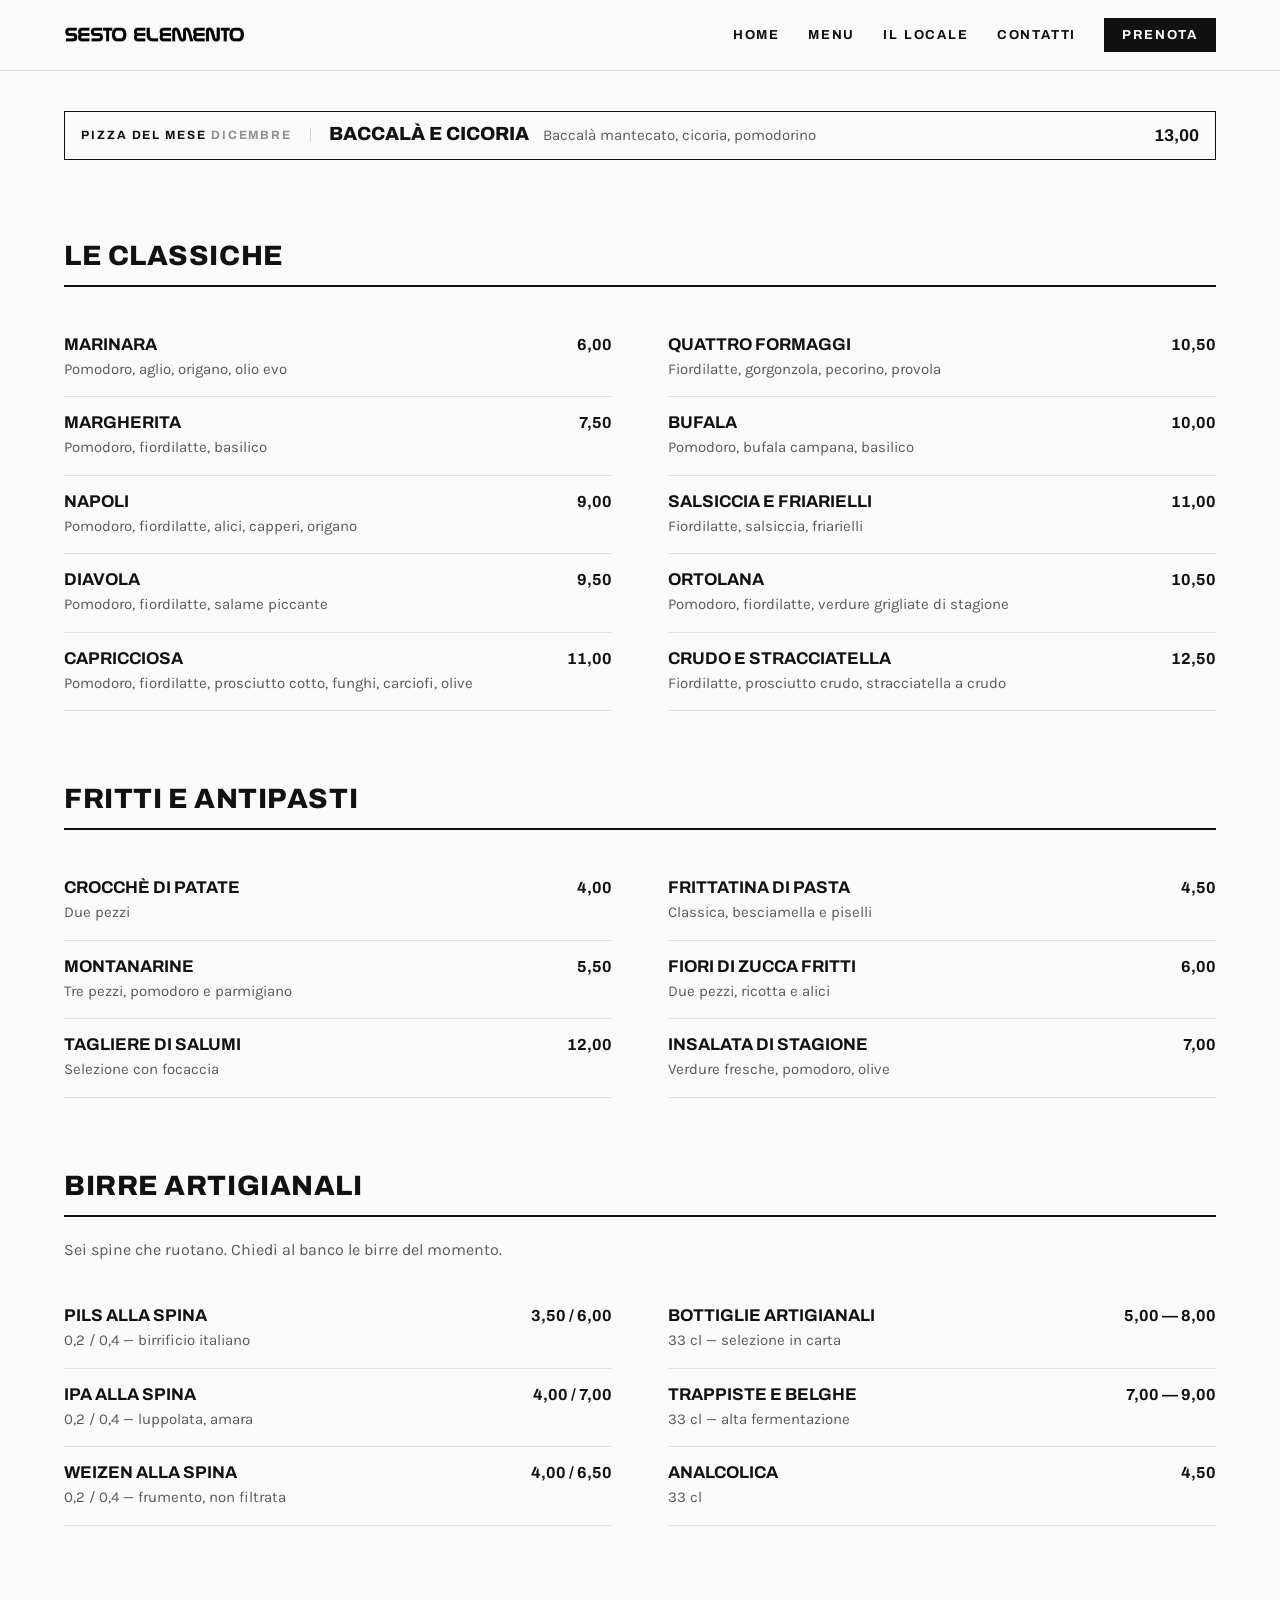
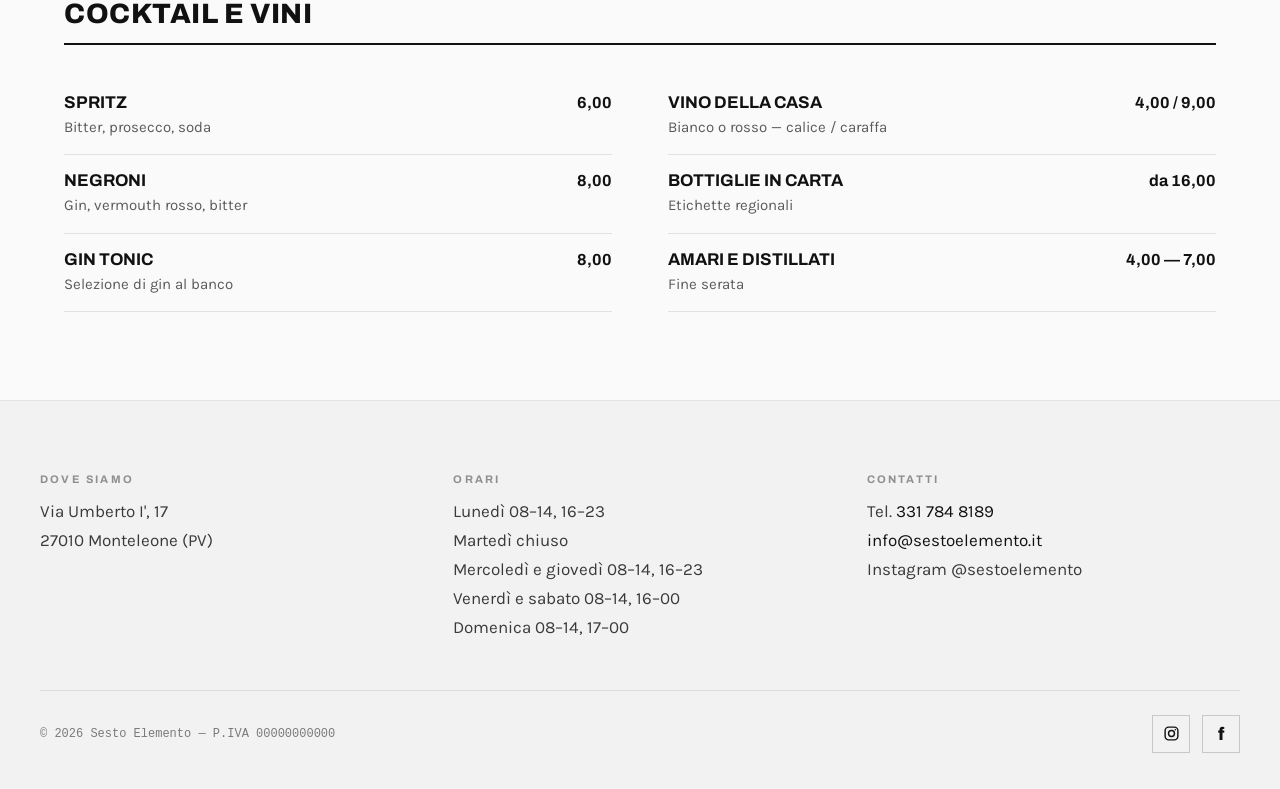
==== menu.html @ c3f458ec "feat: add Sesto Elemento pizzeria website from Claude Design" ====
<!DOCTYPE html>
<html lang="it">
<head>
  <meta charset="utf-8" />
  <meta name="viewport" content="width=device-width, initial-scale=1" />
  <title>Menu — Sesto Elemento</title>
  <meta name="description" content="Il menu di Sesto Elemento: pizze classiche dal forno a legna, fritti e antipasti, birre artigianali alla spina, cocktail e vini." />

  <link rel="preconnect" href="https://fonts.googleapis.com" />
  <link rel="preconnect" href="https://fonts.gstatic.com" crossorigin />
  <link href="https://fonts.googleapis.com/css2?family=Archivo:wght@500;700;800&family=Karla:wght@400;500;700&display=swap" rel="stylesheet" />
  <link rel="stylesheet" href="css/style.css" />
</head>
<body>

  <a class="skip-link" href="#contenuto">Vai al contenuto</a>

  <header class="site-header">
    <nav class="nav">
      <a class="nav-logo" href="index.html">
        <img src="assets/logo-sesto-elemento.png" alt="Sesto Elemento" />
      </a>

      <button class="nav-toggle" type="button" aria-expanded="false" aria-controls="nav-links" aria-label="Apri il menu di navigazione">
        <span></span>
      </button>

      <div class="nav-links" id="nav-links">
        <a href="index.html">Home</a>
        <a href="menu.html" aria-current="page">Menu</a>
        <a href="index.html#locale">Il locale</a>
        <a href="index.html#contatti">Contatti</a>
        <a class="btn btn-solid btn-sm"
           href="https://api.whatsapp.com/send/?phone=393317848189&amp;text&amp;type=phone_number&amp;app_absent=0"
           target="_blank" rel="noopener">Prenota</a>
      </div>
    </nav>
  </header>

  <main id="contenuto">

    <!-- Riempita da js/pizza-del-mese.js in base al mese corrente -->
    <section class="pdm" id="pizza-del-mese">
      <div class="pdm-box">
        <span class="pdm-label">Pizza del mese <span class="pdm-mese" data-pdm="mese"></span></span>
        <div class="pdm-body">
          <h2 class="pdm-name" data-pdm="nome"></h2>
          <p class="pdm-desc" data-pdm="desc"></p>
        </div>
        <span class="pdm-price" data-pdm="prezzo"></span>
      </div>
    </section>

    <section class="menu-section" id="pizze">
      <h2 class="section-title">Le classiche</h2>
      <div class="menu-columns">
        <div class="menu-col">
          <div class="menu-item">
            <div class="menu-item-body">
              <h3 class="menu-item-name">Marinara</h3>
              <p class="menu-item-desc">Pomodoro, aglio, origano, olio evo</p>
            </div>
            <span class="menu-item-price">6,00</span>
          </div>
          <div class="menu-item">
            <div class="menu-item-body">
              <h3 class="menu-item-name">Margherita</h3>
              <p class="menu-item-desc">Pomodoro, fiordilatte, basilico</p>
            </div>
            <span class="menu-item-price">7,50</span>
          </div>
          <div class="menu-item">
            <div class="menu-item-body">
              <h3 class="menu-item-name">Napoli</h3>
              <p class="menu-item-desc">Pomodoro, fiordilatte, alici, capperi, origano</p>
            </div>
            <span class="menu-item-price">9,00</span>
          </div>
          <div class="menu-item">
            <div class="menu-item-body">
              <h3 class="menu-item-name">Diavola</h3>
              <p class="menu-item-desc">Pomodoro, fiordilatte, salame piccante</p>
            </div>
            <span class="menu-item-price">9,50</span>
          </div>
          <div class="menu-item">
            <div class="menu-item-body">
              <h3 class="menu-item-name">Capricciosa</h3>
              <p class="menu-item-desc">Pomodoro, fiordilatte, prosciutto cotto, funghi, carciofi, olive</p>
            </div>
            <span class="menu-item-price">11,00</span>
          </div>
        </div>
        <div class="menu-col">
          <div class="menu-item">
            <div class="menu-item-body">
              <h3 class="menu-item-name">Quattro formaggi</h3>
              <p class="menu-item-desc">Fiordilatte, gorgonzola, pecorino, provola</p>
            </div>
            <span class="menu-item-price">10,50</span>
          </div>
          <div class="menu-item">
            <div class="menu-item-body">
              <h3 class="menu-item-name">Bufala</h3>
              <p class="menu-item-desc">Pomodoro, bufala campana, basilico</p>
            </div>
            <span class="menu-item-price">10,00</span>
          </div>
          <div class="menu-item">
            <div class="menu-item-body">
              <h3 class="menu-item-name">Salsiccia e friarielli</h3>
              <p class="menu-item-desc">Fiordilatte, salsiccia, friarielli</p>
            </div>
            <span class="menu-item-price">11,00</span>
          </div>
          <div class="menu-item">
            <div class="menu-item-body">
              <h3 class="menu-item-name">Ortolana</h3>
              <p class="menu-item-desc">Pomodoro, fiordilatte, verdure grigliate di stagione</p>
            </div>
            <span class="menu-item-price">10,50</span>
          </div>
          <div class="menu-item">
            <div class="menu-item-body">
              <h3 class="menu-item-name">Crudo e stracciatella</h3>
              <p class="menu-item-desc">Fiordilatte, prosciutto crudo, stracciatella a crudo</p>
            </div>
            <span class="menu-item-price">12,50</span>
          </div>
        </div>
      </div>
    </section>

    <section class="menu-section">
      <h2 class="section-title">Fritti e antipasti</h2>
      <div class="menu-columns">
        <div class="menu-col">
          <div class="menu-item">
            <div class="menu-item-body">
              <h3 class="menu-item-name">Crocchè di patate</h3>
              <p class="menu-item-desc">Due pezzi</p>
            </div>
            <span class="menu-item-price">4,00</span>
          </div>
          <div class="menu-item">
            <div class="menu-item-body">
              <h3 class="menu-item-name">Montanarine</h3>
              <p class="menu-item-desc">Tre pezzi, pomodoro e parmigiano</p>
            </div>
            <span class="menu-item-price">5,50</span>
          </div>
          <div class="menu-item">
            <div class="menu-item-body">
              <h3 class="menu-item-name">Tagliere di salumi</h3>
              <p class="menu-item-desc">Selezione con focaccia</p>
            </div>
            <span class="menu-item-price">12,00</span>
          </div>
        </div>
        <div class="menu-col">
          <div class="menu-item">
            <div class="menu-item-body">
              <h3 class="menu-item-name">Frittatina di pasta</h3>
              <p class="menu-item-desc">Classica, besciamella e piselli</p>
            </div>
            <span class="menu-item-price">4,50</span>
          </div>
          <div class="menu-item">
            <div class="menu-item-body">
              <h3 class="menu-item-name">Fiori di zucca fritti</h3>
              <p class="menu-item-desc">Due pezzi, ricotta e alici</p>
            </div>
            <span class="menu-item-price">6,00</span>
          </div>
          <div class="menu-item">
            <div class="menu-item-body">
              <h3 class="menu-item-name">Insalata di stagione</h3>
              <p class="menu-item-desc">Verdure fresche, pomodoro, olive</p>
            </div>
            <span class="menu-item-price">7,00</span>
          </div>
        </div>
      </div>
    </section>

    <section class="menu-section" id="bere">
      <h2 class="section-title">Birre artigianali</h2>
      <p class="section-note">Sei spine che ruotano. Chiedi al banco le birre del momento.</p>
      <div class="menu-columns">
        <div class="menu-col">
          <div class="menu-item">
            <div class="menu-item-body">
              <h3 class="menu-item-name">Pils alla spina</h3>
              <p class="menu-item-desc">0,2 / 0,4 — birrificio italiano</p>
            </div>
            <span class="menu-item-price">3,50 / 6,00</span>
          </div>
          <div class="menu-item">
            <div class="menu-item-body">
              <h3 class="menu-item-name">IPA alla spina</h3>
              <p class="menu-item-desc">0,2 / 0,4 — luppolata, amara</p>
            </div>
            <span class="menu-item-price">4,00 / 7,00</span>
          </div>
          <div class="menu-item">
            <div class="menu-item-body">
              <h3 class="menu-item-name">Weizen alla spina</h3>
              <p class="menu-item-desc">0,2 / 0,4 — frumento, non filtrata</p>
            </div>
            <span class="menu-item-price">4,00 / 6,50</span>
          </div>
        </div>
        <div class="menu-col">
          <div class="menu-item">
            <div class="menu-item-body">
              <h3 class="menu-item-name">Bottiglie artigianali</h3>
              <p class="menu-item-desc">33 cl — selezione in carta</p>
            </div>
            <span class="menu-item-price">5,00 — 8,00</span>
          </div>
          <div class="menu-item">
            <div class="menu-item-body">
              <h3 class="menu-item-name">Trappiste e belghe</h3>
              <p class="menu-item-desc">33 cl — alta fermentazione</p>
            </div>
            <span class="menu-item-price">7,00 — 9,00</span>
          </div>
          <div class="menu-item">
            <div class="menu-item-body">
              <h3 class="menu-item-name">Analcolica</h3>
              <p class="menu-item-desc">33 cl</p>
            </div>
            <span class="menu-item-price">4,50</span>
          </div>
        </div>
      </div>
    </section>

    <section class="menu-section">
      <h2 class="section-title">Cocktail e vini</h2>
      <div class="menu-columns">
        <div class="menu-col">
          <div class="menu-item">
            <div class="menu-item-body">
              <h3 class="menu-item-name">Spritz</h3>
              <p class="menu-item-desc">Bitter, prosecco, soda</p>
            </div>
            <span class="menu-item-price">6,00</span>
          </div>
          <div class="menu-item">
            <div class="menu-item-body">
              <h3 class="menu-item-name">Negroni</h3>
              <p class="menu-item-desc">Gin, vermouth rosso, bitter</p>
            </div>
            <span class="menu-item-price">8,00</span>
          </div>
          <div class="menu-item">
            <div class="menu-item-body">
              <h3 class="menu-item-name">Gin tonic</h3>
              <p class="menu-item-desc">Selezione di gin al banco</p>
            </div>
            <span class="menu-item-price">8,00</span>
          </div>
        </div>
        <div class="menu-col">
          <div class="menu-item">
            <div class="menu-item-body">
              <h3 class="menu-item-name">Vino della casa</h3>
              <p class="menu-item-desc">Bianco o rosso — calice / caraffa</p>
            </div>
            <span class="menu-item-price">4,00 / 9,00</span>
          </div>
          <div class="menu-item">
            <div class="menu-item-body">
              <h3 class="menu-item-name">Bottiglie in carta</h3>
              <p class="menu-item-desc">Etichette regionali</p>
            </div>
            <span class="menu-item-price">da 16,00</span>
          </div>
          <div class="menu-item">
            <div class="menu-item-body">
              <h3 class="menu-item-name">Amari e distillati</h3>
              <p class="menu-item-desc">Fine serata</p>
            </div>
            <span class="menu-item-price">4,00 — 7,00</span>
          </div>
        </div>
      </div>
    </section>

  </main>

  <footer class="site-footer" id="contatti">
    <div class="footer-inner">
      <div class="footer-grid">
        <div class="footer-col">
          <span class="footer-label">Dove siamo</span>
          <p class="footer-text">Via Umberto I', 17<br />27010 Monteleone (PV)</p>
        </div>
        <div class="footer-col">
          <span class="footer-label">Orari</span>
          <p class="footer-text">Lunedì 08–14, 16–23<br />Martedì chiuso<br />Mercoledì e giovedì 08–14, 16–23<br />Venerdì e sabato 08–14, 16–00<br />Domenica 08–14, 17–00</p>
        </div>
        <div class="footer-col">
          <span class="footer-label">Contatti</span>
          <p class="footer-text">Tel. <a href="tel:+393317848189">331 784 8189</a><br /><a href="mailto:info@sestoelemento.it">info@sestoelemento.it</a><br />Instagram @sestoelemento</p>
        </div>
      </div>

      <div class="footer-bottom">
        <span class="footer-legal">© 2026 Sesto Elemento — P.IVA 00000000000</span>
        <div class="socials">
          <a class="social" href="https://www.instagram.com/" target="_blank" rel="noopener" aria-label="Instagram">
            <svg width="17" height="17" viewBox="0 0 24 24" fill="none" stroke="#111111" stroke-width="2" aria-hidden="true">
              <rect x="3" y="3" width="18" height="18" rx="5"></rect>
              <circle cx="12" cy="12" r="4.2"></circle>
              <circle cx="17.4" cy="6.6" r="1.1" fill="#111111" stroke="none"></circle>
            </svg>
          </a>
          <a class="social social-f" href="https://www.facebook.com/" target="_blank" rel="noopener" aria-label="Facebook">f</a>
        </div>
      </div>
    </div>
  </footer>

  <script src="js/nav.js"></script>
  <script src="js/pizza-del-mese.js"></script>
</body>
</html>
---- css/style.css ----
/* ==========================================================================
   Sesto Elemento — Pizzeria & Bar
   Design tokens + componenti. Valori derivati 1:1 dal design Claude Design.
   ========================================================================== */

:root {
  /* Colori */
  --bg:          #fafafa;
  --bg-alt:      #f2f2f2;
  --ink:         #111111;
  --ink-hover:   #333333;
  --ink-soft:    #3a3a3a;
  --ink-muted:   #5a5a5a;
  --ink-faint:   #7a7a7a;
  --ink-label:   #8f8f8f;
  --ink-num:     #9a9a9a;
  --line:        #e2e2e2;
  --line-soft:   #dcdcdc;
  --line-pdm:    #d4d4d4;
  --line-icon:   #c8c8c8;

  /* Tipografia */
  --font-display: Archivo, Helvetica, sans-serif;
  --font-body:    Karla, Helvetica, Arial, sans-serif;
  --font-mono:    ui-monospace, Menlo, monospace;

  /* Layout */
  --wrap:    1200px;
  --gutter:  24px;

  /* Texture dei placeholder foto */
  --hatch: repeating-linear-gradient(135deg, #ededed 0 10px, #f6f6f6 10px 20px);
}

/* --------------------------------------------------------------- Base --- */

* { box-sizing: border-box; }

body {
  margin: 0;
  background: var(--bg);
  color: var(--ink);
  font-family: var(--font-body);
  -webkit-font-smoothing: antialiased;
}

a { color: var(--ink); text-decoration: none; }
a:hover { color: #6b6b6b; }

img { max-width: 100%; }

/* Riquadro di ancoraggio per gli #id sotto l'header sticky */
[id] { scroll-margin-top: 88px; }

.wrap {
  max-width: var(--wrap);
  margin: 0 auto;
  padding-left: var(--gutter);
  padding-right: var(--gutter);
}

/* Etichetta "salta al contenuto" per tastiera / screen reader */
.skip-link {
  position: absolute;
  left: -9999px;
  top: 0;
  background: var(--ink);
  color: var(--bg);
  padding: 12px 18px;
  font-family: var(--font-display);
  font-size: 13px;
  font-weight: 700;
  letter-spacing: 0.14em;
  text-transform: uppercase;
  z-index: 60;
}
.skip-link:focus { left: 0; color: var(--bg); }

/* ------------------------------------------------------------- Header --- */

.site-header {
  position: sticky;
  top: 0;
  z-index: 20;
  background: rgba(250, 250, 250, 0.94);
  backdrop-filter: blur(8px);
  -webkit-backdrop-filter: blur(8px);
  border-bottom: 1px solid var(--line);
}

.nav {
  max-width: var(--wrap);
  margin: 0 auto;
  padding: 18px var(--gutter);
  display: flex;
  align-items: center;
  justify-content: space-between;
  gap: 24px;
}

.nav-logo { display: flex; align-items: center; }

.nav-logo img {
  height: 22px;
  width: auto;
  display: block;
  mix-blend-mode: multiply;
}

.nav-links {
  display: flex;
  align-items: center;
  gap: 28px;
  font-family: var(--font-display);
  font-size: 13px;
  font-weight: 700;
  letter-spacing: 0.14em;
  text-transform: uppercase;
}

/* La voce della pagina corrente resta nera come nel design: l'attributo
   aria-current la segnala comunque agli screen reader. */

/* Hamburger: nascosto da desktop, mostrato sotto i 860px */
.nav-toggle {
  display: none;
  align-items: center;
  justify-content: center;
  width: 42px;
  height: 42px;
  padding: 0;
  background: none;
  border: 1px solid var(--line-icon);
  color: var(--ink);
  cursor: pointer;
}
.nav-toggle:hover { border-color: var(--ink); }
.nav-toggle span {
  display: block;
  width: 18px;
  height: 1.5px;
  background: var(--ink);
  position: relative;
  transition: background 0.15s ease;
}
.nav-toggle span::before,
.nav-toggle span::after {
  content: "";
  position: absolute;
  left: 0;
  width: 18px;
  height: 1.5px;
  background: var(--ink);
  transition: transform 0.18s ease;
}
.nav-toggle span::before { top: -6px; }
.nav-toggle span::after  { top: 6px; }

.nav-toggle[aria-expanded="true"] span { background: transparent; }
.nav-toggle[aria-expanded="true"] span::before { transform: translateY(6px) rotate(45deg); }
.nav-toggle[aria-expanded="true"] span::after  { transform: translateY(-6px) rotate(-45deg); }

/* -------------------------------------------------------------- Bottoni --- */

.btn {
  display: inline-block;
  font-family: var(--font-display);
  font-size: 13px;
  font-weight: 700;
  letter-spacing: 0.14em;
  text-transform: uppercase;
  padding: 16px 30px;
  transition: background 0.15s ease, color 0.15s ease;
}

.btn-solid { background: var(--ink); color: var(--bg); }
.btn-solid:hover { background: var(--ink-hover); color: var(--bg); }

.btn-outline { color: var(--ink); border: 1px solid var(--ink); }
.btn-outline:hover { background: var(--ink); color: var(--bg); }

/* Variante compatta usata nell'header */
.btn-sm { padding: 10px 18px; }

/* ---------------------------------------------------------------- Hero --- */

.hero {
  max-width: var(--wrap);
  margin: 0 auto;
  padding: 40px var(--gutter) 72px;
  display: flex;
  flex-direction: column;
  gap: 28px;
}

.hero-title {
  margin: 0;
  max-width: 940px;
  font-family: var(--font-display);
  font-size: 68px;
  line-height: 1.02;
  font-weight: 800;
  letter-spacing: 0.005em;
  text-transform: uppercase;
  text-wrap: balance;
}

.hero-lead {
  margin: 0;
  max-width: 600px;
  font-size: 19px;
  line-height: 1.65;
  color: var(--ink-soft);
  text-wrap: pretty;
}

.hero-actions { display: flex; flex-wrap: wrap; gap: 14px; }

/* -------------------------------------------------- Placeholder immagini --- */

.media-band {
  max-width: var(--wrap);
  margin: 0 auto;
  padding: 0 var(--gutter);
}

.placeholder {
  background: var(--hatch);
  display: flex;
  align-items: flex-end;
  padding: 24px;
}

.placeholder-wide { aspect-ratio: 21 / 9; }

.placeholder-tall {
  aspect-ratio: 4 / 5;
  padding: 20px;
}

.placeholder-label {
  font-family: var(--font-mono);
  font-size: 12px;
  color: var(--ink-faint);
}

/* Quando sostituisci un placeholder con una foto vera:
   <img class="photo photo-wide" src="assets/sala.jpg" alt="..."> */
.photo { display: block; width: 100%; height: 100%; object-fit: cover; }
.photo-wide { aspect-ratio: 21 / 9; }
.photo-tall { aspect-ratio: 4 / 5; }

/* ------------------------------------------------------------ Il locale --- */

.features {
  max-width: var(--wrap);
  margin: 0 auto;
  padding: 88px var(--gutter);
}

.features-grid {
  display: grid;
  grid-template-columns: repeat(auto-fit, minmax(240px, 1fr));
  gap: 48px;
}

.feature { display: flex; flex-direction: column; gap: 14px; }

.feature-num {
  font-family: var(--font-display);
  font-size: 12px;
  font-weight: 700;
  letter-spacing: 0.2em;
  color: var(--ink-num);
}

.feature-title {
  margin: 0;
  font-family: var(--font-display);
  font-size: 26px;
  font-weight: 800;
  letter-spacing: 0.02em;
  text-transform: uppercase;
}

.feature-text {
  margin: 0;
  font-size: 17px;
  line-height: 1.65;
  color: var(--ink-soft);
  text-wrap: pretty;
}

/* ------------------------------------------------------------- Gallery --- */

.gallery {
  max-width: var(--wrap);
  margin: 0 auto;
  padding: 0 var(--gutter) 88px;
}

.gallery-grid {
  display: grid;
  grid-template-columns: repeat(auto-fit, minmax(260px, 1fr));
  gap: 20px;
}

/* ================================================================ MENU === */

/* ------------------------------------------------------ Pizza del mese --- */

.pdm {
  max-width: var(--wrap);
  margin: 0 auto;
  padding: 40px var(--gutter) 0;
}

.pdm-box {
  border: 1px solid var(--ink);
  padding: 12px 16px;
  display: flex;
  flex-wrap: wrap;
  align-items: center;
  gap: 12px 18px;
}

.pdm-label {
  font-family: var(--font-display);
  font-size: 12px;
  font-weight: 700;
  letter-spacing: 0.16em;
  text-transform: uppercase;
  color: var(--ink);
  border-right: 1px solid var(--line-pdm);
  padding-right: 18px;
}

.pdm-label .pdm-mese { color: var(--ink-label); }

.pdm-body {
  flex: 1 1 220px;
  display: flex;
  flex-wrap: wrap;
  align-items: baseline;
  gap: 4px 14px;
}

.pdm-name {
  margin: 0;
  font-family: var(--font-display);
  font-size: 19px;
  line-height: 1.1;
  font-weight: 800;
  text-transform: uppercase;
}

.pdm-desc {
  margin: 0;
  font-size: 15px;
  line-height: 1.45;
  color: var(--ink-muted);
}

.pdm-price {
  font-family: var(--font-display);
  font-size: 17px;
  font-weight: 700;
}

/* --------------------------------------------------------- Liste menu --- */

.menu-section {
  max-width: var(--wrap);
  margin: 0 auto;
  padding: 80px var(--gutter) 0;
}

.menu-section + .menu-section { padding-top: 72px; }

.menu-section:last-of-type { padding-bottom: 88px; }

.section-title {
  margin: 0 0 32px;
  font-family: var(--font-display);
  font-size: 28px;
  font-weight: 800;
  letter-spacing: 0.02em;
  text-transform: uppercase;
  border-bottom: 2px solid var(--ink);
  padding-bottom: 14px;
}

.section-note {
  margin: -12px 0 28px;
  font-size: 16px;
  line-height: 1.6;
  color: var(--ink-muted);
}

.menu-columns {
  display: grid;
  grid-template-columns: repeat(auto-fit, minmax(320px, 1fr));
  gap: 0 56px;
}

.menu-col { display: flex; flex-direction: column; }

.menu-item {
  display: flex;
  align-items: baseline;
  gap: 12px;
  padding: 16px 0;
  border-bottom: 1px solid var(--line);
}

.menu-item-body { flex: 1; }

.menu-item-name {
  margin: 0 0 4px;
  font-family: var(--font-display);
  font-size: 17px;
  font-weight: 700;
  text-transform: uppercase;
}

.menu-item-desc {
  margin: 0;
  font-size: 15px;
  line-height: 1.5;
  color: var(--ink-muted);
}

.menu-item-price {
  font-family: var(--font-display);
  font-size: 16px;
  font-weight: 700;
  white-space: nowrap;
}

/* -------------------------------------------------------------- Footer --- */

.site-footer {
  border-top: 1px solid var(--line);
  background: var(--bg-alt);
  padding: 72px var(--gutter) 36px;
}

.footer-inner {
  max-width: var(--wrap);
  margin: 0 auto;
  display: flex;
  flex-direction: column;
  gap: 48px;
}

.footer-grid {
  display: grid;
  grid-template-columns: repeat(auto-fit, minmax(220px, 1fr));
  gap: 40px;
}

.footer-col { display: flex; flex-direction: column; gap: 12px; }

.footer-label {
  font-family: var(--font-display);
  font-size: 11px;
  font-weight: 700;
  letter-spacing: 0.2em;
  text-transform: uppercase;
  color: var(--ink-label);
}

.footer-text {
  margin: 0;
  font-size: 17px;
  line-height: 1.7;
  color: var(--ink-soft);
}

.footer-bottom {
  border-top: 1px solid var(--line-soft);
  padding-top: 24px;
  display: flex;
  flex-wrap: wrap;
  align-items: center;
  justify-content: space-between;
  gap: 16px;
}

.footer-legal {
  font-family: var(--font-mono);
  font-size: 12px;
  color: var(--ink-faint);
}

.socials { display: flex; align-items: center; gap: 12px; }

.social {
  width: 38px;
  height: 38px;
  border: 1px solid var(--line-icon);
  display: flex;
  align-items: center;
  justify-content: center;
  transition: border-color 0.15s ease;
}
.social:hover { border-color: var(--ink); }

.social-f {
  font-family: var(--font-display);
  font-size: 18px;
  font-weight: 800;
  color: var(--ink);
}
.social-f:hover { color: var(--ink); }

/* =========================================================== Responsive === */

/* Il canvas è disegnato per desktop: qui sotto adattiamo senza cambiare
   il linguaggio visivo (stessi colori, stesse regole tipografiche). */

@media (max-width: 860px) {
  .nav { position: relative; }

  .nav-toggle { display: flex; }

  /* La nav diventa un pannello a comparsa sotto l'header */
  .nav-links {
    display: none;
    position: absolute;
    top: 100%;
    left: 0;
    right: 0;
    flex-direction: column;
    align-items: stretch;
    gap: 0;
    background: var(--bg);
    border-top: 1px solid var(--line);
    border-bottom: 1px solid var(--line);
    padding: 8px var(--gutter) 20px;
  }

  .nav-links.is-open { display: flex; }

  .nav-links a {
    padding: 14px 0;
    border-bottom: 1px solid var(--line);
  }

  .nav-links .btn {
    margin-top: 16px;
    border-bottom: none;
    text-align: center;
    padding: 14px 18px;
  }
}

@media (max-width: 760px) {
  .hero {
    padding-top: 32px;
    padding-bottom: 56px;
    gap: 24px;
  }

  .hero-title { font-size: clamp(34px, 9vw, 68px); }

  .hero-lead { font-size: 17px; }

  .hero-actions .btn { flex: 1 1 100%; text-align: center; }

  /* 21:9 su telefono è una fessura: si allarga a 4:3 */
  .placeholder-wide,
  .photo-wide { aspect-ratio: 4 / 3; }

  .features { padding-top: 64px; padding-bottom: 64px; }
  .features-grid { gap: 40px; }

  .gallery { padding-bottom: 64px; }

  .menu-section { padding-top: 56px; }
  .menu-section + .menu-section { padding-top: 56px; }
  .menu-section:last-of-type { padding-bottom: 64px; }

  .pdm-label {
    border-right: none;
    padding-right: 0;
    border-bottom: 1px solid var(--line-pdm);
    padding-bottom: 10px;
    width: 100%;
  }

  .site-footer { padding-top: 56px; }
  .footer-inner { gap: 40px; }
}

/* Rispetta chi ha chiesto meno animazioni a livello di sistema */
@media (prefers-reduced-motion: reduce) {
  * { transition: none !important; }
}

/* --------------------------------------------------------------- Stampa --- */
/* Il menu su carta: capita di volerlo stampare per il locale. */
@media print {
  .site-header, .hero-actions, .socials { display: none; }
  body { background: #fff; }
  .menu-section { padding: 24px 0 0; break-inside: avoid; }
}
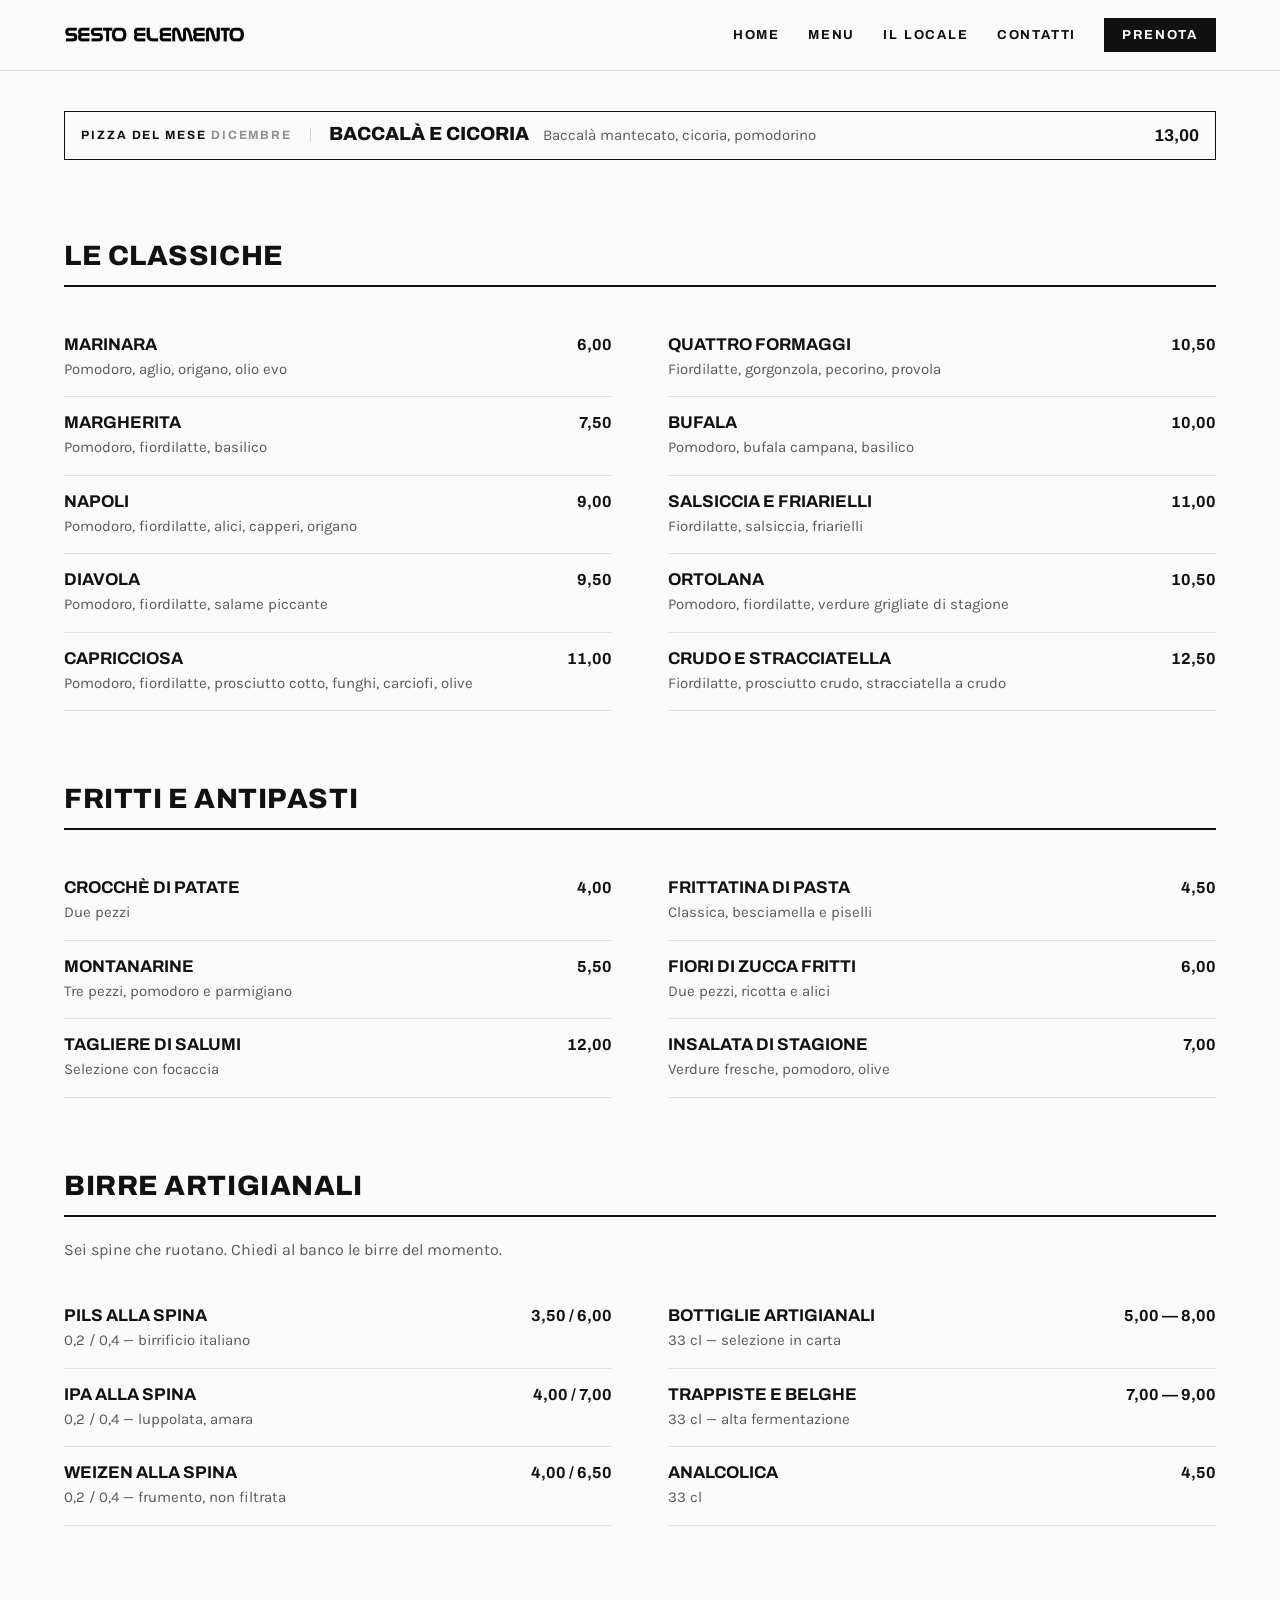
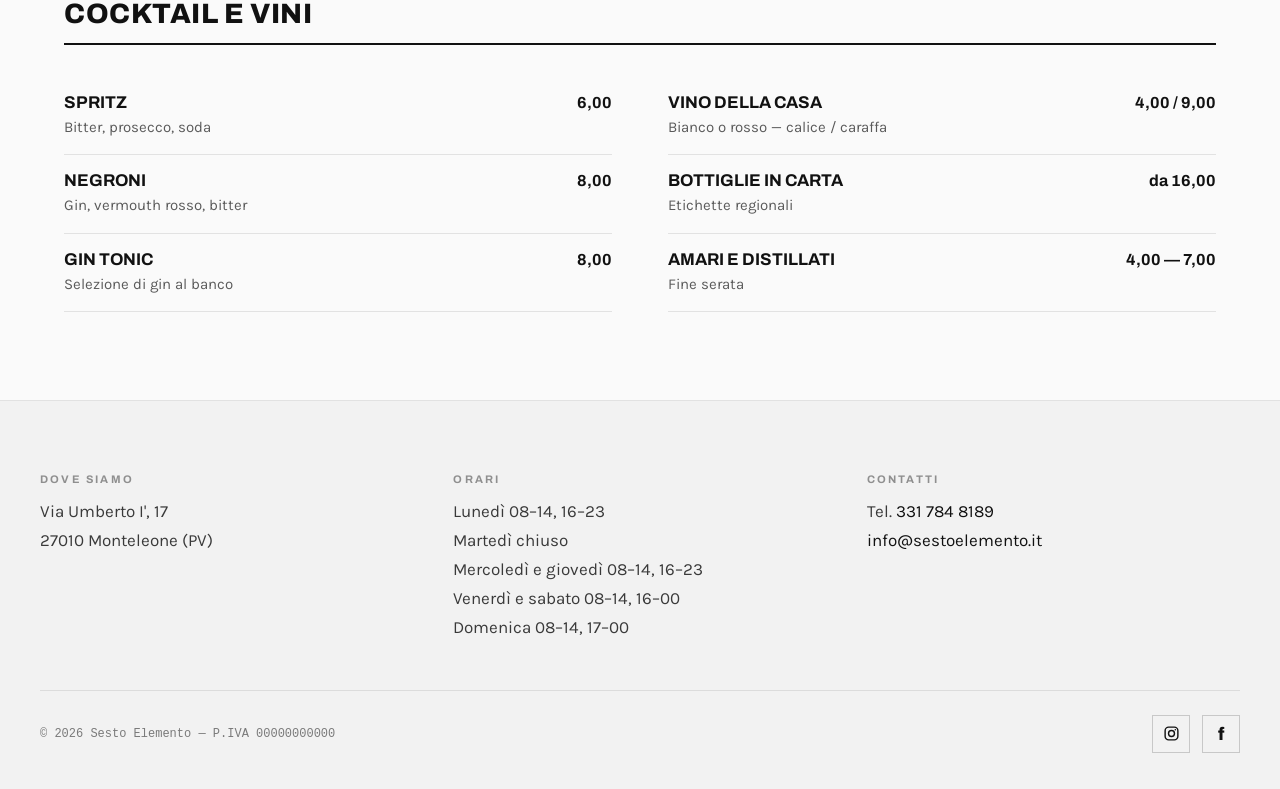
==== commit d7f49c50: "fix: remove Instagram handle from footer contacts" ====
--- a/menu.html
+++ b/menu.html
@@ -303,7 +303,7 @@
         </div>
         <div class="footer-col">
           <span class="footer-label">Contatti</span>
-          <p class="footer-text">Tel. <a href="tel:+393317848189">331 784 8189</a><br /><a href="mailto:info@sestoelemento.it">info@sestoelemento.it</a><br />Instagram @sestoelemento</p>
+          <p class="footer-text">Tel. <a href="tel:+393317848189">331 784 8189</a><br /><a href="mailto:info@sestoelemento.it">info@sestoelemento.it</a></p>
         </div>
       </div>
 
